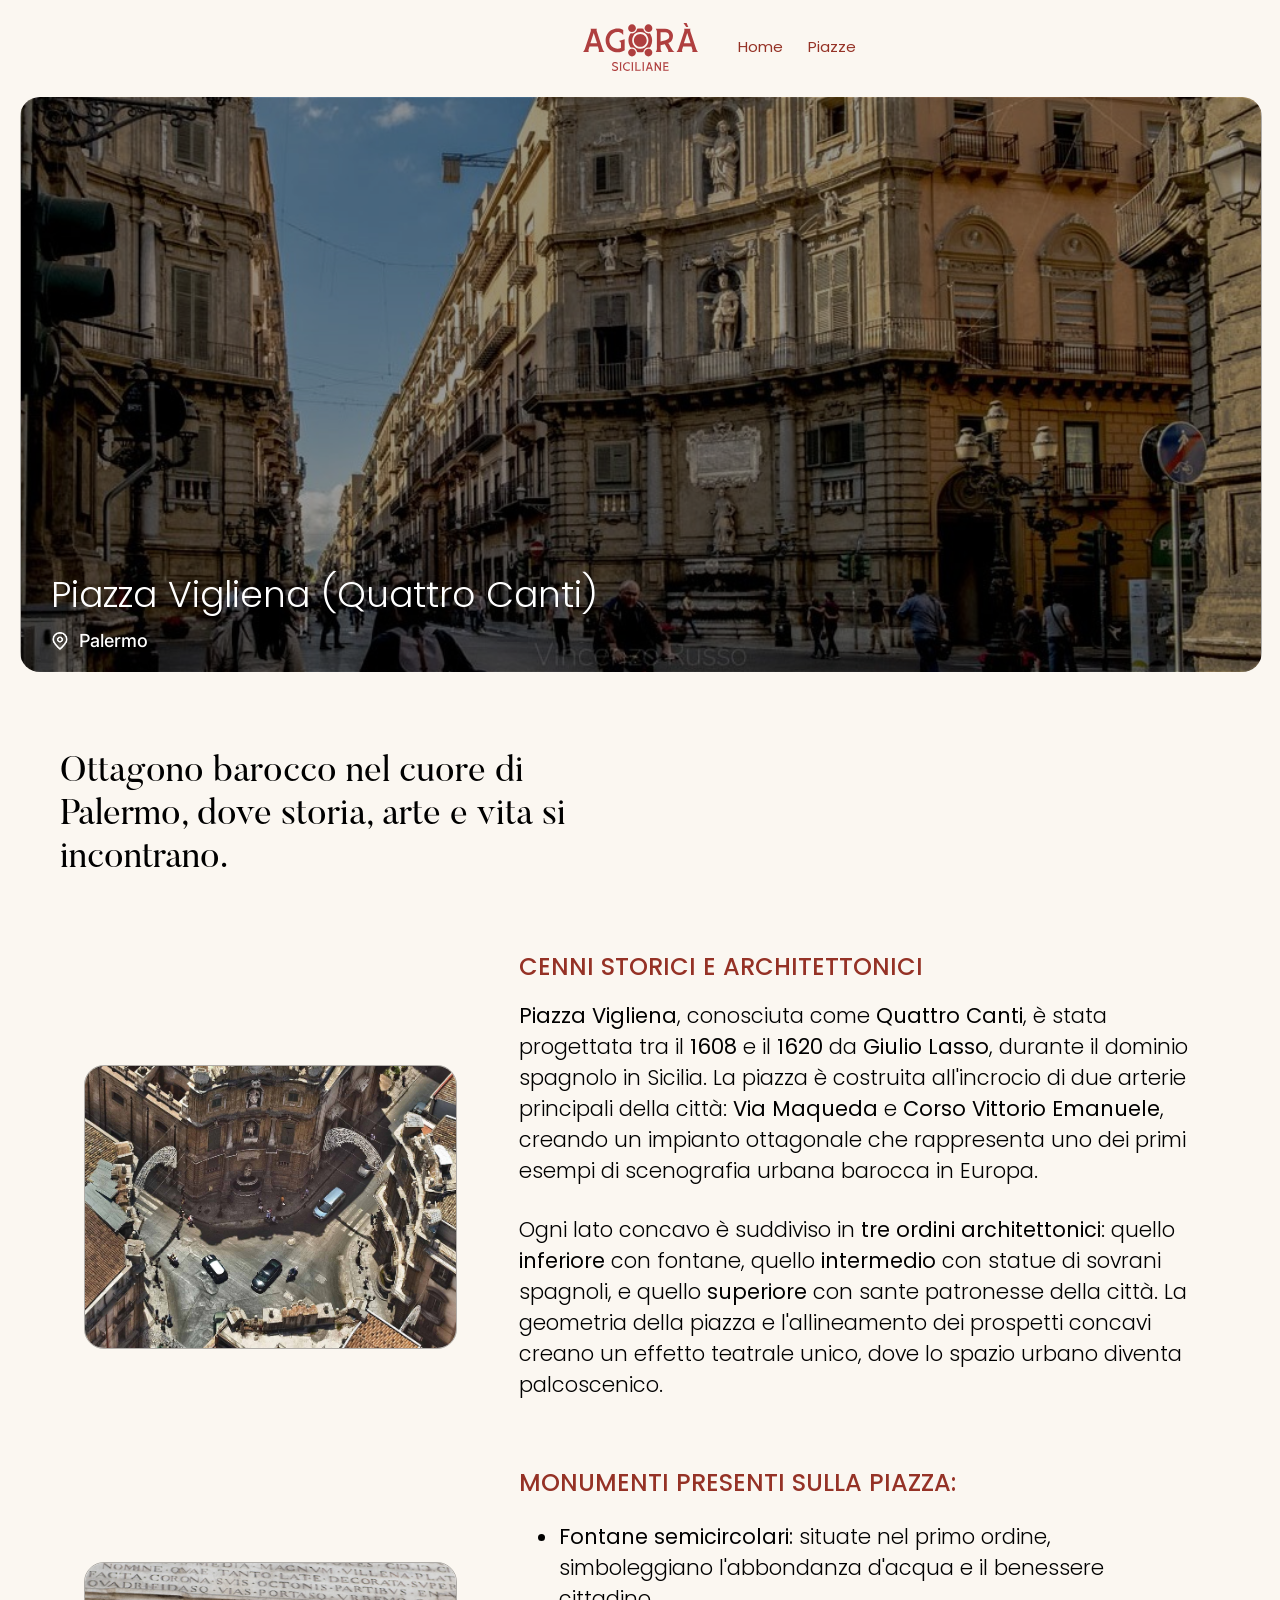
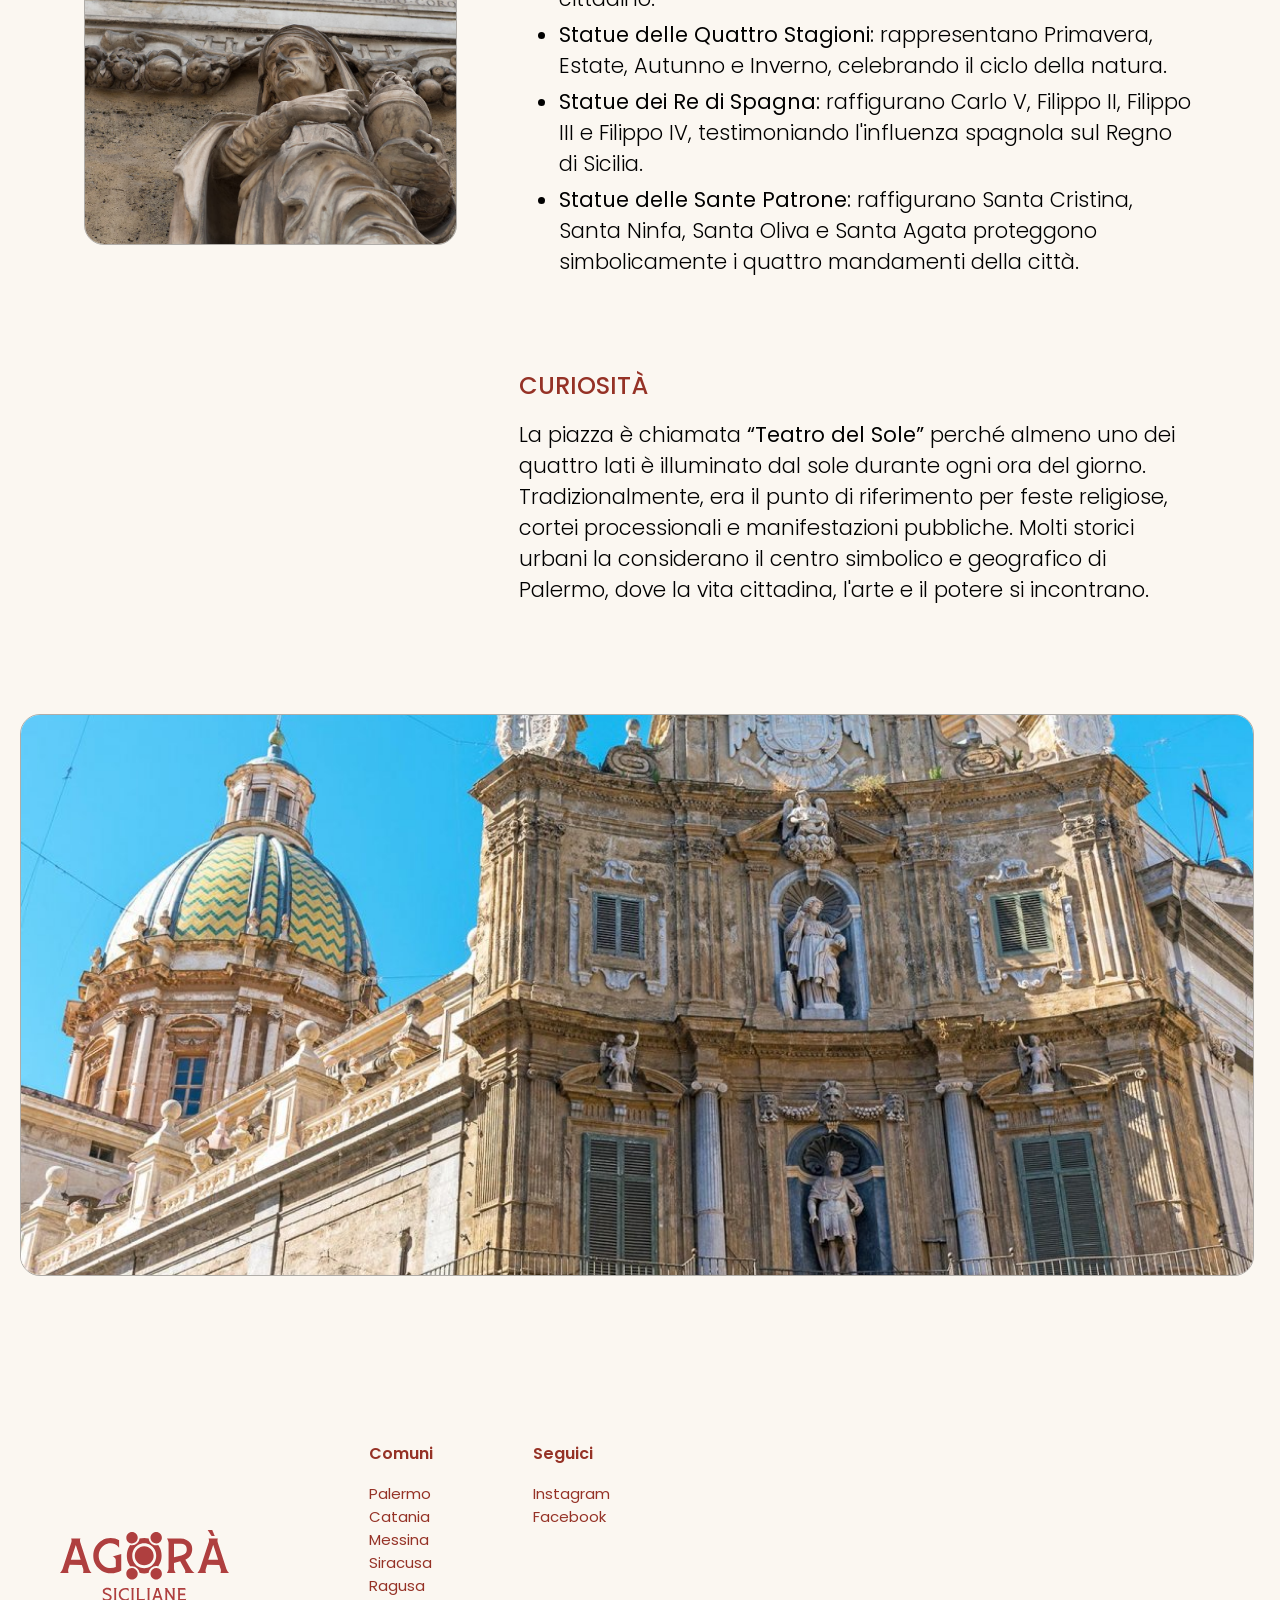
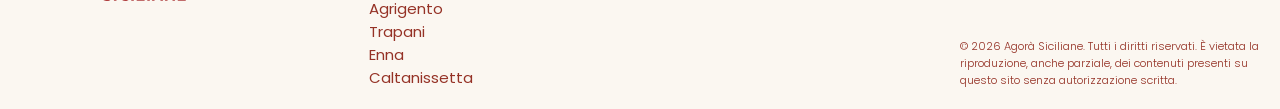
==== palermo.html @ bf3176ae "Initial commit" ====
<!DOCTYPE html>
<html lang="it">
<head>
    <meta charset="UTF-8">
    <meta name="viewport" content="width=device-width, initial-scale=1.0">
    <title>Pagina Piazza Palermo</title>
    <link rel="stylesheet" href="style.css">
</head>
<body>
<header>
    <nav>
        <div class="vuoto"></div>
            <a class="marchio-navbar" href="index.html">
                <img src="immagini/Navbar Marchio.svg" alt="Marchio">
            </a>
    
            <div class="menu">
                <ul>
                    <li><a href="index.html">Home</a></li>
                    <li><a href="index.html#piazze">Piazze</a></li>
                </ul>
        </div>
    </nav>
</header>
<main>

<section class="hero-palermo hero-background">
    <div class="overlay">
        <div class="herotext">
            <h1>Piazza Vigliena (Quattro Canti)</h1>
        </div>
        
        <div class="location-piazza">
            <img src="immagini/marker2.png" alt="marker location">
            <p>Palermo</p>
        </div>
    </div>
</section>

<section class="content-palermo">
    <div class="hero-descrizione">
        <h1> Ottagono barocco nel cuore di Palermo,
            dove storia, arte e vita si incontrano.</h1>
    </div>
</section>

<section class="text1">
    <div class="img-storia">
        <img src="immagini/Palermo 2.jpg" alt="Palermo2">
    </div>

    <div class="text-storia">
        <h2 class="title">CENNI STORICI E ARCHITETTONICI</h2>

        <p class="paragrafo1">
            <span class="regular">Piazza Vigliena</span>, conosciuta come <span class="regular">Quattro Canti</span>, 
            è stata progettata tra il <span class="regular">1608</span> e il <span class="regular">1620</span> 
            da <span class="regular">Giulio Lasso</span>, durante il dominio spagnolo in Sicilia. 

            La piazza è costruita all'incrocio di due arterie principali della città: 
            <span class="regular">Via Maqueda</span> e <span class="regular">Corso Vittorio Emanuele</span>, 
            creando un impianto ottagonale che rappresenta uno dei primi esempi di scenografia urbana barocca in Europa.</p>

         <p class="paragrafo2">Ogni lato concavo è suddiviso in <span class="regular">tre ordini architettonici</span>: 
            quello <span class="regular">inferiore</span> con fontane, quello <span class="regular">intermedio</span> 
            con statue di sovrani spagnoli, e quello <span class="regular">superiore</span> con sante patronesse della città.

            La geometria della piazza e l'allineamento dei prospetti concavi creano un effetto teatrale unico, 
            dove lo spazio urbano diventa palcoscenico.</p>
    </div>
</section>
        
<section class="text2">
    <div class="img-storia">
        <img src="immagini/Palermo 3.jpg" alt="Palermo3">
    </div>

    <div class="text-storia">
        <h2 class="title">MONUMENTI PRESENTI SULLA PIAZZA:</h2>
            <ul class="elenco">
                <li> <span class="regular">Fontane semicircolari:</span> situate nel primo ordine, 
                    simboleggiano l'abbondanza d'acqua e il benessere cittadino.</li>
                
                <li><span class="regular">Statue delle Quattro Stagioni:</span> rappresentano Primavera, Estate, Autunno e Inverno, 
                    celebrando il ciclo della natura.</li>
                
                <li><span class="regular">Statue dei Re di Spagna:</span> raffigurano Carlo V, Filippo II, Filippo III e Filippo IV, 
                    testimoniando l'influenza spagnola sul Regno di Sicilia.</li>
                
                <li><span class="regular">Statue delle Sante Patrone:</span> raffigurano Santa Cristina, Santa Ninfa, Santa Oliva e Santa Agata 
                    proteggono simbolicamente i quattro mandamenti della città.</li>
            </ul>
    </div>
</section>

<section class="text3">
    <div class="elemento-invisibile"></div>
        <div>
            <h2 class="title"> CURIOSITÀ</h2>
                <p class="paragrafo3"> 
                    La piazza è chiamata <span class="regular">“Teatro del Sole”</span> perché almeno uno dei quattro lati è illuminato 
                    dal sole durante ogni ora del giorno. Tradizionalmente, era il punto di riferimento per feste religiose, 
                    cortei processionali e manifestazioni pubbliche. Molti storici urbani la considerano il centro simbolico e 
                    geografico di Palermo, dove la vita cittadina, l'arte e il potere si incontrano. </p>
        </div>
</section>

    <img class="img-footer" src="immagini/Palermo 4.jpg" alt="Palermo4">

<footer>
    <div class="marchio-footer">
        <img src="immagini/Footer Marchio.svg" alt="Marchio Footer">
    </div>

<div class="social-comuni-align">
    <div class="comuni" >
        <p style="font-weight: 600;">Comuni</p>
        <ul>
            <li><a href="palermo.html">Palermo</a></li>
            <li><a href="catania.html">Catania</a></li>
            <li><a href="#/">Messina</a></li>
            <li><a href="siracusa.html">Siracusa</a></li>
            <li><a href="#/">Ragusa</a></li>
            <li><a href="#/">Agrigento</a></li>
            <li><a href="trapani.html">Trapani</a></li>
            <li><a href="#/">Enna</a></li>
            <li><a href="#/">Caltanissetta</a></li>
         </ul>
    </div>

    <div class="social">
        <p style="font-weight: 600;">Seguici</p>
        <ul>
            <li>Instagram</li>
            <li>Facebook</li>
        </ul>
    </div>
</div>
    <div class="copyright">
        <p> © 2026 Agorà Siciliane. Tutti i diritti riservati.
            È vietata la riproduzione, anche parziale, dei contenuti
            presenti su questo sito senza autorizzazione scritta. </p>
    </div>
</footer>
</body>
</html>
---- style.css ----
@font-face {
    font-family: "poppins-regular";
    src: url('fonts/Poppins-Regular.ttf') format('truetype');
}

@font-face {
    font-family: "poppins-light";
    src: url('fonts/Poppins-Light.ttf') format('truetype');
}

@font-face {
    font-family: "poppins-lightitalic";
    src: url('fonts/Poppins-LightItalic.ttf') format('truetype');
}

@font-face {
    font-family: "poppins-medium";
    src: url('fonts/Poppins-Medium.ttf') format('truetype');
}

@font-face {
    font-family: "poppins-semibold";
    src: url('fonts/Poppins-SemiBold.ttf') format('truetype');
}

@font-face {
    font-family: "butler";
    src: url('fonts/Butler_Regular.otf') format('truetype');
    font-weight: normal;
    font-style: normal;
}

@font-face {
    font-family: "miointerdritto";
    src: url('fonts/Inter-VariableFont.ttf') format('truetype');
    font-weight: 500;
    font-style: normal;
}

html {
    box-sizing: border-box;
    scroll-behavior: smooth;
}

#piazze{
    scroll-margin-top: 80px;
}

body {
    margin: 20px;
    background-color: #FBF7F1;
}

h1, h2, p {
    margin: 0;
}

img {
    width: 100%;
    height: auto;
    display: block;
}

.hero-catania, .hero-palermo, .hero-trapani, .hero-siracusa, .img-storia img, .img-footer{
    border: 1px solid rgba(0, 0, 0, 0.30);
}



/* Pagina home */
/* Navbar */
nav {
    display: grid;
    grid-template-columns: 1fr auto 1fr;
    padding-bottom: 24px;
    align-items: center

}
.marchio-navbar{
    width: 115px;
    height: 48px;
}

.menu ul {
    display: flex;
    list-style: none;
    gap: 25px;
    justify-self: end;
    font-family: "poppins-regular";
    font-size: 15px;
}

a {
    text-decoration: none;
}
/* Navbar */



/* HeroSection */
.hero-img {
    border-radius: 20px;
    height: auto;
    max-height: 573px;
    width: 100%;
    object-fit: cover;
    overflow: hidden;
    margin-bottom: 80px;
}

.hero-descrizione h1{
    font-family: "butler";
    font-size: 36px;
    font-weight: normal;
    color: #000000;
    padding-bottom: 16px;
}

.hero-descrizione p {
    font-family: "poppins-lightitalic";
    font-size: 20px;
    color: #000000;
    line-height: 1.5;
    width: clamp(300px, 70vw, 600px);
    margin-top: 0;
    margin-bottom: 112px;
    padding-left: 4vw;
}
/* HeroSection */



/* Section-card */
.content {
   display: grid;
   grid-template-columns: repeat(3, 1fr);
   row-gap: 5vw;
   column-gap:5vw;
   padding-left: calc(4vw + 40px);
   padding-right: calc(4vw + 40px);
   margin-bottom: 165px;
}

.card{
    align-self: center;
    justify-self: center;
    box-shadow: rgba(0, 0, 0, 0.12) 0px 1px 3px, rgba(0, 0, 0, 0.24) 0px 1px 2px;
    width: 100%;
    height: 100%;
    border-radius: 20px;
}

a.card {
    transition: transform 0.3s ease, box-shadow 0.3s ease; /* aggiunge una transizione per l'effetto hover */
}

a.card:hover {
  transform: scale(1.05); /* si ingrandisce da tutti i lati */
  box-shadow: 0 20px 40px rgba(0,0,0,0.15); /* ombra più intensa */
}

.card img {
    height: 21vw;
    width: 100%;
    object-fit: cover;
    border-top-right-radius:  20px;
    border-top-left-radius: 20px;
}

.card-location {
    display: flex;
    align-items: center;
    text-align: center;
}

.card-location img {
    width: 20px;
    height: 20px;
    margin-right: 8px;
}

.contenuto-card {
    background-color: #fff;
    border-bottom-right-radius: 20px;
    border-bottom-left-radius: 20px;
    padding: 10px;
}

.contenuto-card h2 {
    font-family: "poppins-light";
    font-weight: normal;
    font-size: 20px;
    color: #000000;
}

.card-location p {
    font-family: "miointerdritto";
    font-size: 16px;
    font-weight: 500;
    font-variation-settings: 'slnt' 0, 'ital' 0; /* Forza l'asse a zero */
    font-style: normal;
    color: #953226 ;
    margin: 0;
}

.card-location img {
    width: 16px;
    height: 16px;
    margin-left: 0;
    margin-right: 5px;
}
/* Section-card */



/* Footer */
footer {
    display: flex;
}

footer .marchio-footer {
    align-self: center;
}

.social-comuni-align{
    display: flex;
    gap: 30px;
}

.comuni {
    align-items: center;
    padding-left: 100px;
    font-size: 15px;
    font-family: "poppins-semibold";
    color: #953226;
}

.comuni p {
    margin-bottom: 16px;
    font-size: 16px;
}

.comuni ul {
    font-family: "poppins-regular";
    list-style: none;
    margin: 0;
    padding:0;
}

ul > li > a {
    color: #953226;
}

.social {
    align-items: center;
    padding-left: 30px;
    font-size: 15px;
    font-family: "poppins-semibold";
    color: #953226;
}

.social p {
    margin-bottom: 16px;
    font-size: 16px;
}

.social ul {
    font-family: "poppins-regular";
    list-style: none;
    margin: 0;
    padding: 0;
}

footer .copyright {
    align-self: flex-end;
    margin-left: auto;
    width: clamp(300px, 100vw, 300px);
    font-size: 11px;
    font-family: "poppins-light";
    color: #953226;
}
    
.marchio-footer {
    width: 169px;
    height: 70px;
    padding: 40px;
}

.img-footer {
    width: 1232px;
    height: 560px;
    display: block;
    object-fit: cover;
    border-radius: 20px;
    justify-self: center;
    margin-bottom: 165px;
    margin-top: clamp(65px,2vw,300px);
}
/* Footer */
/* Fine pagina home */



/* Pagina piazza Palermo */
.hero-palermo {
    background: url('immagini/Palermo\ 1.jpg');
}   

.location-piazza {
    display: flex;
    align-items: center;
    gap: 10px;
    color: #FFF;
    font-family: "miointerdritto";
    font-size: 18px;
    font-weight: 500;
}

.location-piazza img {
    width: 18px;
    height: 18px;
}



/* HeroSection Palermo */
.hero-descrizione{
    color: #000000;
    width: clamp(300px, 50vw, 600px);
    margin-bottom: 52px;
    margin-left: 40px
}

/* Contenuto pagina Palermo*/
.text1, .text2, .text3 {
    display: flex;
    align-items: center;
    justify-content: space-around;
    margin-right: 5vw;
    margin-left: 5vw;
    gap: 5vw;
}

.text3{
    align-items: flex-start;
    margin-top: 2vw;
}

.text-storia {
    max-width: 703px;
}

.title{
    margin-bottom: 16px;
    color: #953226;
    font-family: "poppins-medium";
    font-weight: normal;
    font-size: 24px;
}

.img-storia{
    min-width: 29vw;
}

.img-storia img{
    width: clamp(22vw, 29vw, 750px);
    height: clamp(22vw, 22vw, 550px);
    object-fit: cover;
    border-radius: 20px;
}

.paragrafo1, .paragrafo2{
    color: #000;
    font-family: "poppins-light";
    font-size: 21px;
}

.paragrafo1{
    margin-bottom: 28px;
}

.paragrafo2{
    margin-bottom: 65px;
}

.regular{
    font-family: 'poppins-regular';
}

.elenco {
    color: #000;
    font-family: "poppins-light";
    font-size: 21px;
    margin-bottom: 65px ;
}

.elenco > li{
    margin-bottom: 5px;
}

.paragrafo3 {
    color: #000;
    font-family: "poppins-light";
    font-size: 21px;
    max-width: 703px;
}

.elemento-invisibile{
    width: clamp(22vw, 29vw, 750px);
    height: clamp(22vw, 22vw, 550px);
    min-width: 29vw;
}
/* Fine Pagina piazza Palermo */



/* Pagina piazza Catania */
.hero-catania{
    background: url('immagini/Catania\ 1.jpg');
}
/* Fine Pagina piazza Catania */



/* Pagina piazza Siracusa */
.hero-siracusa{
    background: url('immagini/Siracusa\ 1.jpg');
}
/* Fine Pagina piazza Siracusa */



/* Pagina piazza Trapani */
.hero-trapani{
    background: url('immagini/Trapani\ 1.jpg');
}
/* Fine Pagina piazza Trapani */



/*REGOLE GENERALI*/
.hero-background{
    position: relative;
    width: 100%;
    height: 573px;
    border-radius: 20px;
    overflow: hidden;
    margin-bottom: 80px;
    background-size: cover;       /* riempie sempre il contenitore */
    background-position: center;  /* centra l'immagine */
    background-repeat: no-repeat; /* evita duplicazioni */
}

/* overlay scuro sopra l'immagine ma sotto il testo */
.hero-background::before {
    content: '';
    position: absolute;
    inset: 0; /* top:0; right:0; bottom:0; left:0; */
    background-color: rgba(0, 0, 0, 0.4); /* scurisce solo lo sfondo */
    z-index: 1; /* sotto il testo */
}

/* Blocco testo in basso a sinistra */
.overlay {
    position: absolute;
    bottom: 20px;
    left: 30px;
    display: flex;
    flex-direction: column;
    gap: 8px;
    z-index: 2; /* sopra l'overlay */
}

.herotext h1 {
    color: #FFF;
    font-family: "poppins-light";
    font-weight: normal;
    font-size: 36px;
    margin: 0;
    white-space: nowrap;
}
/*REGOLE GENERALI*/



/*Responsive Home*/

/* ------ TABLET (fino a 1194px) ------ */
@media (max-width: 1194px) {

    body {
        margin: 16px;
    }

    /* Navbar */
    .marchio-navbar {
        width: 106px;
        height: 44px;
    }

    .menu ul {
        font-size: 15px;
        gap: 30px;
    }

    /* Hero home */
    .hero-img {
        height: auto;
    }

    .hero-descrizione h1 {
        font-size: 36px;
        width: 600px;
    }

    .hero-descrizione p {
        font-size: 20px;
        margin-bottom: 80px;
        width: 400px;
    }

    .card-location img {
        width: 1.3vw;
        height: 1.3vw;
        margin-right: 0.6vw;
    }

    .card-location p{
        font-size: 1.3vw;
    }

    .contenuto-card h2 {
        font-size: 1.5vw;
    }

    /* Footer */
    .comuni {
        padding-left: 50px;
    }

    .social{
        padding-right: 80px;
    }

    footer .copyright {
        width: clamp(220px, 5vw, 300px);
        font-size: 10px;
    }

    /* Hero pagine città */
    .hero-palermo,
    .hero-catania,
    .hero-siracusa,
    .hero-trapani {
        height: 420px;
    }

    .herotext h1 {
        font-size: 30px;
    }

    .location-piazza{
        font-size: 14px;
    }

    /* Contenuto pagine città */
    .title{
        font-size: 22px;
    }

    .paragrafo1, .paragrafo2, .paragrafo3, .elenco {
        font-size: 18px;
    }

    .img-footer {
        width: 100%;
        height: 420px;
    }
}



/* ------ SMARTPHONE (fino a 767px) ------ */
@media (max-width: 767px) {

    body {
        margin: 17px;
    }

    /* Navbar */
    nav {
        display: flex;
        justify-content: space-between;
    }

    nav> .vuoto{
        display:none;
    }

    .marchio-navbar {
        width: 80px;
        height: 34px;
        grid-column: 1;
        grid-row: 1;
    }

    .menu {
        grid-column: 1 / -1;
        grid-row: 2;
    }

    .menu ul {
        justify-self: start;
        gap: 20px;
        font-size: 14px;
        padding: 0;
        margin: 0;
    }

    /* Hero home */
    .hero-img {
        height: auto;
        margin-bottom: 32px;
        border-radius: 14px;
    }

    .hero-descrizione h1 {
        font-size: 30px;
        margin-bottom: 12px;
        width: 60vw;
    }

    .hero-descrizione p {
        font-size: 15px;
        margin-bottom: 48px;
        padding-left: 45px;
        width: 70vw;
    }

    .overlay{
        left: 15px;
    }

    /* Griglia card: 1 colonna */
    .content {
        grid-template-columns: 1fr;
        grid-template-rows: auto;
        row-gap: 36px;
        margin-bottom: 64px;
        padding: 0;
    }

    .card{
        width: 75vw;
        height: 55vw;
        margin-bottom: 80px;
    }

    .card img {
        height: 100%;
        width: 100%;
    }

    .contenuto-card h2 {
        font-size: 3vw;
    }

    .card-location p {
        font-size: 2vw;
    }

    .card-location img{
        width: 2vw;
        height: 2vw;
    }

    /* Footer: colonna verticale */
    footer {
        flex-direction: column;
        gap: 24px;
    }

    .marchio-footer {
        width: 120px;
        height: auto;
        padding: 0;
    }

    .comuni, .social {
        padding: 0;
    }

    .comuni p, .social p{
        font-size: 14px;
    }

    .comuni a, .social li{
        font-size: 13px;
    }

    footer .copyright {
        display: flex;
        justify-content: center;
        margin-left: 0;
        width: 100%;
    }
    
    footer .copyright> p {
        width: 240px;
        font-size: 10px;
        text-align: center;
    }

    .social-comuni-align{
        display: flex;
        justify-content: center;
    }

    /* Hero pagine città */
    .hero-palermo,
    .hero-catania,
    .hero-siracusa,
    .hero-trapani {
        height: 246px;
        border-radius: 20px;
        margin-bottom: 40px;
    }

    .overlay-palermo, .overlay-catania, 
    .overlay-siracusa, .overlay-trapani{
        left:20px
    }

    .hero-descrizione{
        margin-bottom: 40px;
    }

    .hero-descrizione h1{
        width:75vw;
        margin:0;
    }

    .herotext h1 {
        font-size: 4vw;
    }

    .location-piazza {
        font-size: 2.5vw;
    }

    .location-piazza img {
        width: 2.5vw;
        height: 2.5vw;
    }

    /* Contenuto pagine città: layout colonna */
    .text1, .text2, .text3 {
        flex-direction: column-reverse;
        margin:0;
        gap:0;
    }

    .text-storia,
    .paragrafo3 {
        max-width: 100%;
        width: 90vw;
    }

    .img-storia{
        margin-bottom: 40px;
    }

    .img-storia img{
        height: 311px;
        width: 100%;
        max-width: 445px;
    }

    .elemento-invisibile {
        display: none;
    }

    .paragrafo1, .paragrafo2, .paragrafo3, .elenco {
        font-size: 15px;
        margin-bottom: 30px;
    }

    .title {
        font-size: 18px;
    }

    .hero-descrizione {
        width: 100%;
        margin-left: 0;
        font-size: 22px;
    }

    .img-footer {
        width: 100%;
        height: 240px;
        margin-bottom: 165px;
        margin-top: 0;
    }
}
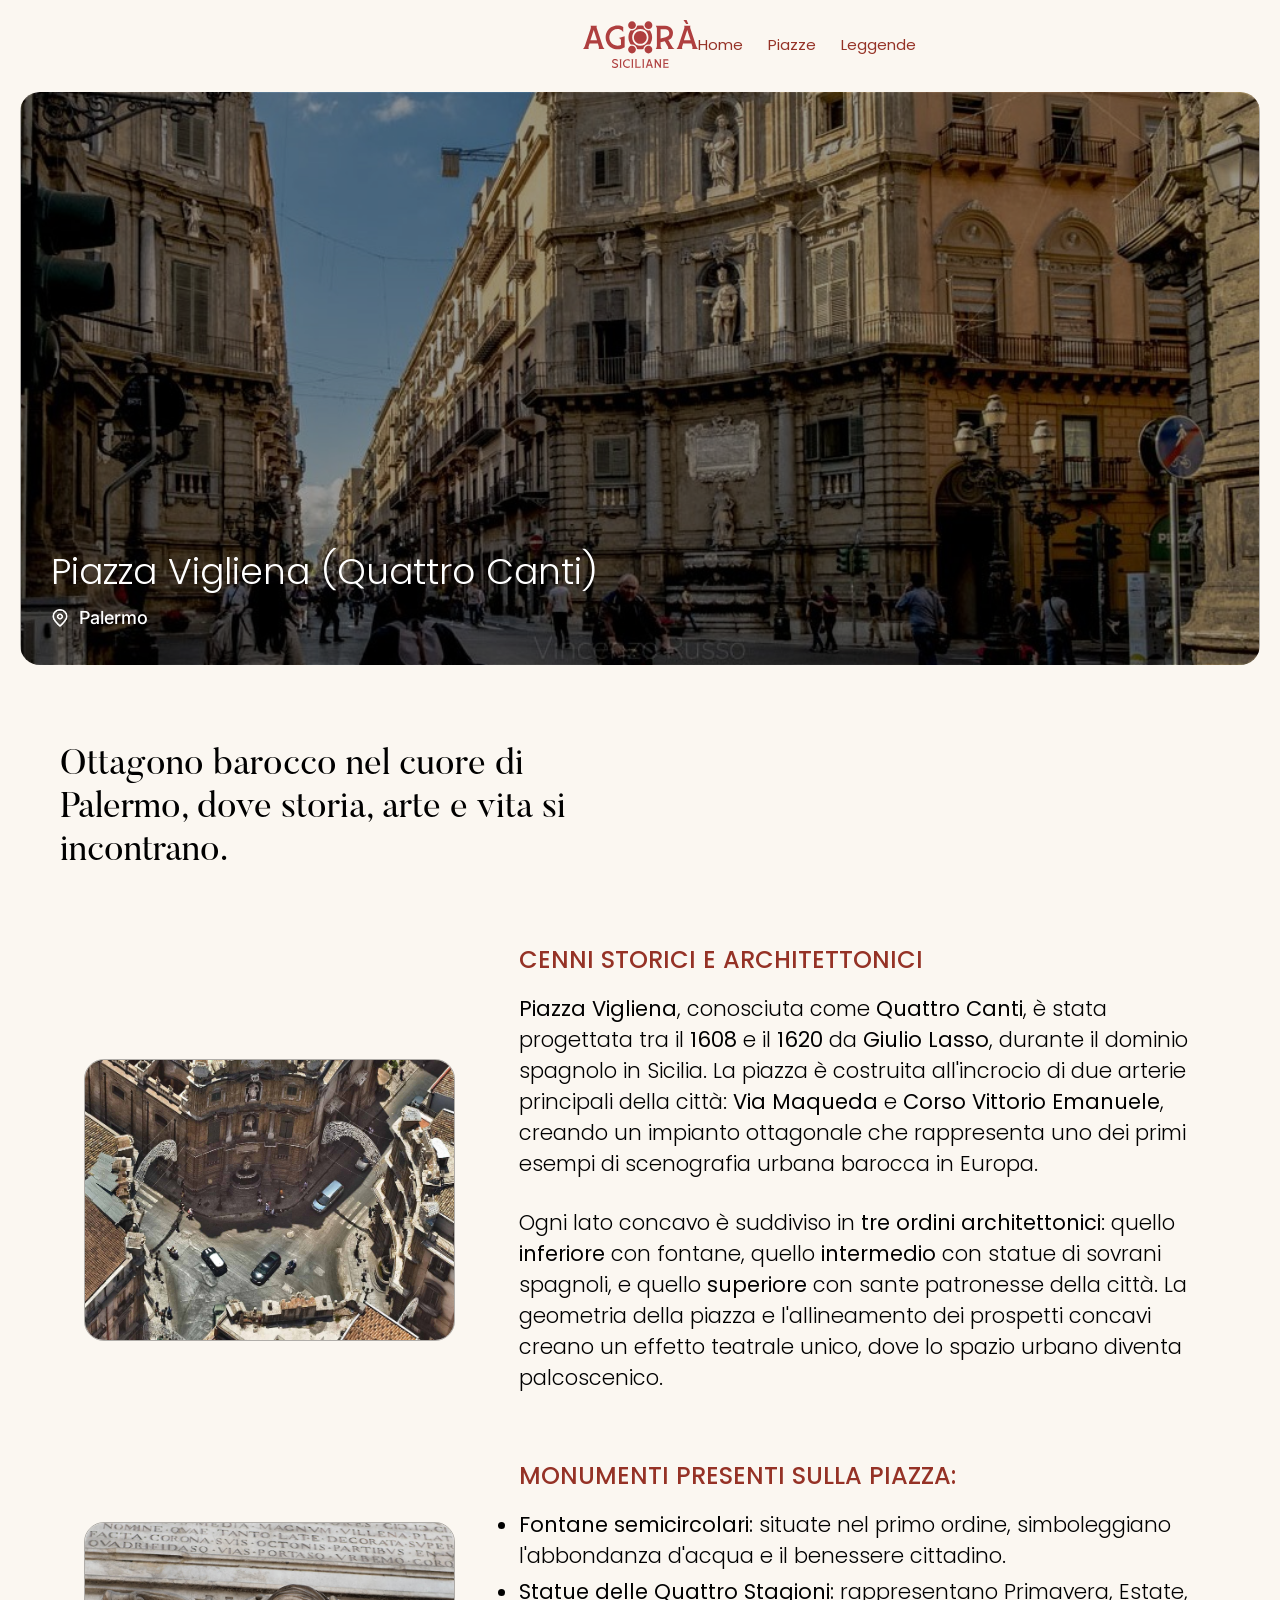
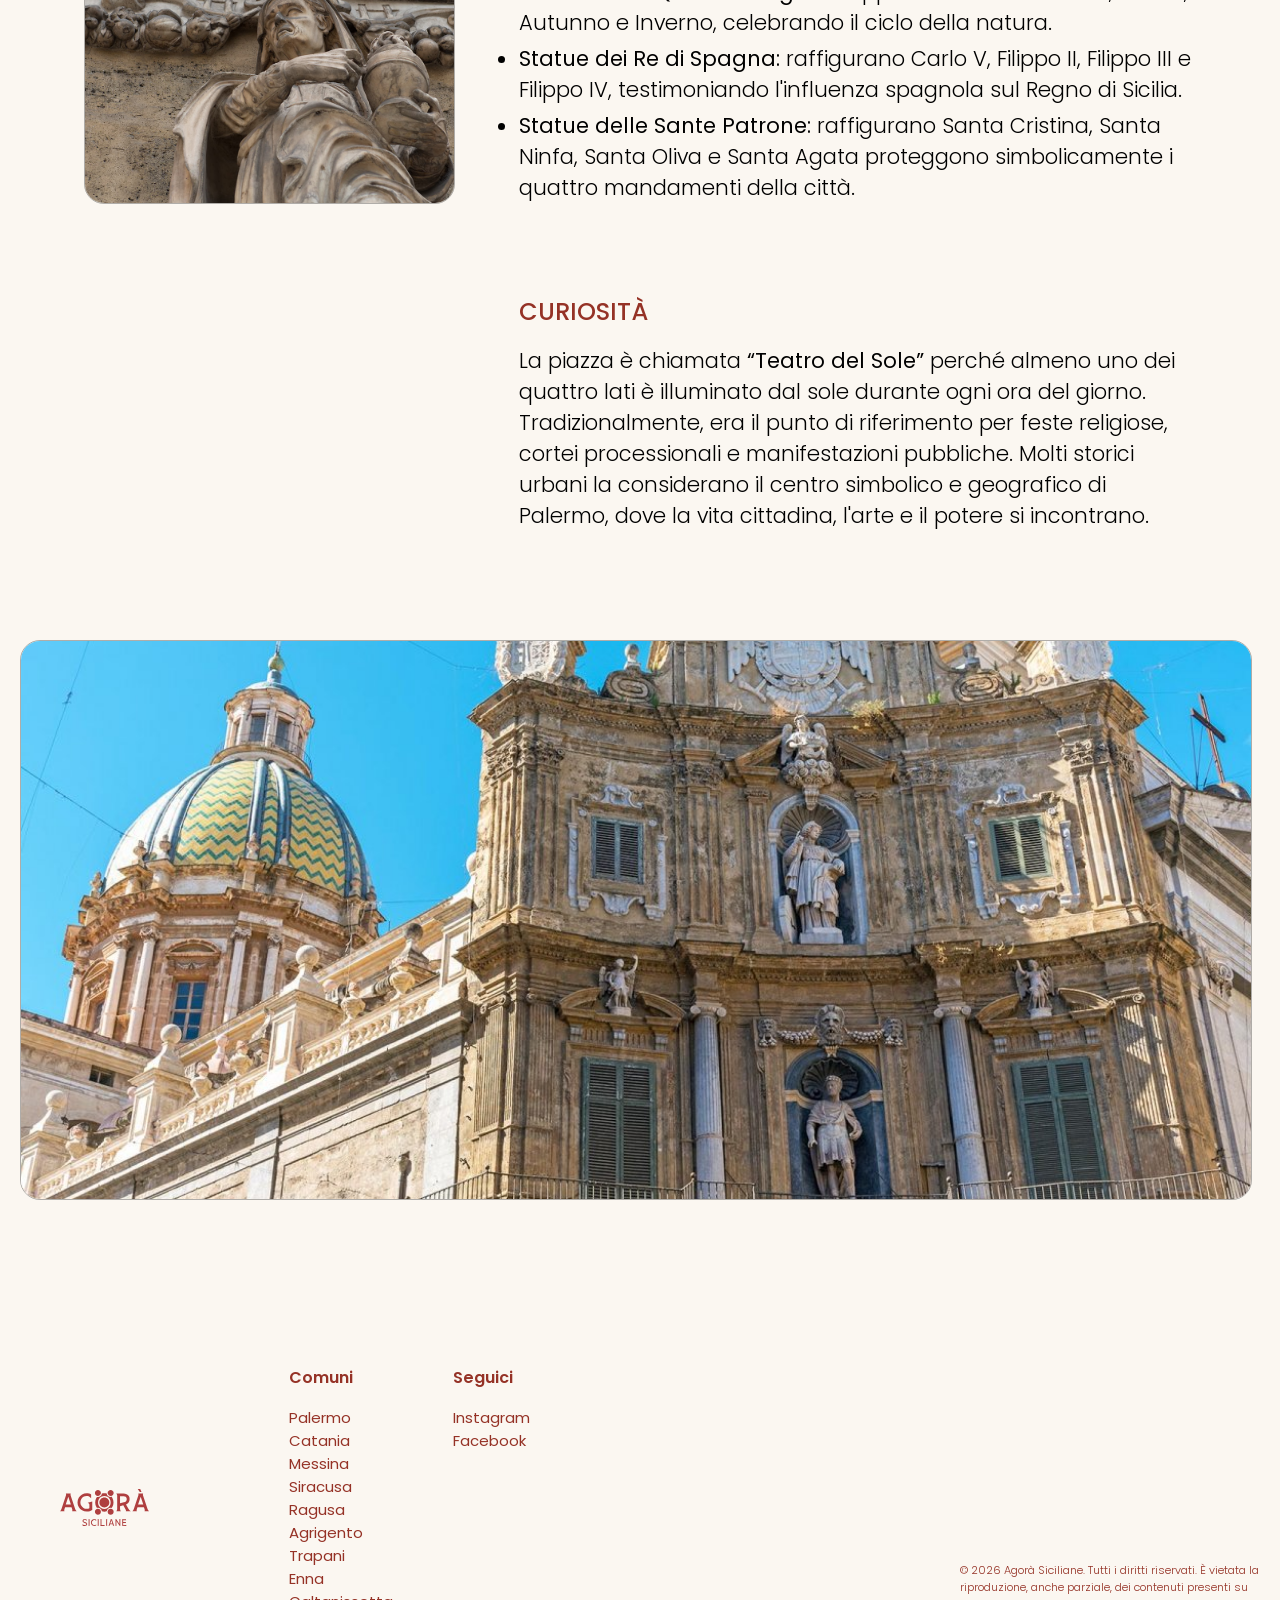
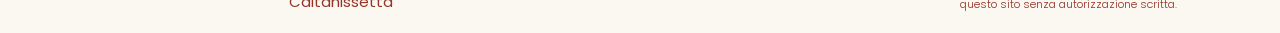
==== commit 307e3938: "Add files via upload" ====
--- a/palermo.html
+++ b/palermo.html
@@ -1,146 +1,148 @@
-<!DOCTYPE html>
-<html lang="it">
-<head>
-    <meta charset="UTF-8">
-    <meta name="viewport" content="width=device-width, initial-scale=1.0">
-    <title>Pagina Piazza Palermo</title>
-    <link rel="stylesheet" href="style.css">
-</head>
-<body>
-<header>
-    <nav>
-        <div class="vuoto"></div>
-            <a class="marchio-navbar" href="index.html">
-                <img src="immagini/Navbar Marchio.svg" alt="Marchio">
-            </a>
-    
-            <div class="menu">
-                <ul>
-                    <li><a href="index.html">Home</a></li>
-                    <li><a href="index.html#piazze">Piazze</a></li>
-                </ul>
-        </div>
-    </nav>
-</header>
-<main>
-
-<section class="hero-palermo hero-background">
-    <div class="overlay">
-        <div class="herotext">
-            <h1>Piazza Vigliena (Quattro Canti)</h1>
-        </div>
-        
-        <div class="location-piazza">
-            <img src="immagini/marker2.png" alt="marker location">
-            <p>Palermo</p>
-        </div>
-    </div>
-</section>
-
-<section class="content-palermo">
-    <div class="hero-descrizione">
-        <h1> Ottagono barocco nel cuore di Palermo,
-            dove storia, arte e vita si incontrano.</h1>
-    </div>
-</section>
-
-<section class="text1">
-    <div class="img-storia">
-        <img src="immagini/Palermo 2.jpg" alt="Palermo2">
-    </div>
-
-    <div class="text-storia">
-        <h2 class="title">CENNI STORICI E ARCHITETTONICI</h2>
-
-        <p class="paragrafo1">
-            <span class="regular">Piazza Vigliena</span>, conosciuta come <span class="regular">Quattro Canti</span>, 
-            è stata progettata tra il <span class="regular">1608</span> e il <span class="regular">1620</span> 
-            da <span class="regular">Giulio Lasso</span>, durante il dominio spagnolo in Sicilia. 
-
-            La piazza è costruita all'incrocio di due arterie principali della città: 
-            <span class="regular">Via Maqueda</span> e <span class="regular">Corso Vittorio Emanuele</span>, 
-            creando un impianto ottagonale che rappresenta uno dei primi esempi di scenografia urbana barocca in Europa.</p>
-
-         <p class="paragrafo2">Ogni lato concavo è suddiviso in <span class="regular">tre ordini architettonici</span>: 
-            quello <span class="regular">inferiore</span> con fontane, quello <span class="regular">intermedio</span> 
-            con statue di sovrani spagnoli, e quello <span class="regular">superiore</span> con sante patronesse della città.
-
-            La geometria della piazza e l'allineamento dei prospetti concavi creano un effetto teatrale unico, 
-            dove lo spazio urbano diventa palcoscenico.</p>
-    </div>
-</section>
-        
-<section class="text2">
-    <div class="img-storia">
-        <img src="immagini/Palermo 3.jpg" alt="Palermo3">
-    </div>
-
-    <div class="text-storia">
-        <h2 class="title">MONUMENTI PRESENTI SULLA PIAZZA:</h2>
-            <ul class="elenco">
-                <li> <span class="regular">Fontane semicircolari:</span> situate nel primo ordine, 
-                    simboleggiano l'abbondanza d'acqua e il benessere cittadino.</li>
-                
-                <li><span class="regular">Statue delle Quattro Stagioni:</span> rappresentano Primavera, Estate, Autunno e Inverno, 
-                    celebrando il ciclo della natura.</li>
-                
-                <li><span class="regular">Statue dei Re di Spagna:</span> raffigurano Carlo V, Filippo II, Filippo III e Filippo IV, 
-                    testimoniando l'influenza spagnola sul Regno di Sicilia.</li>
-                
-                <li><span class="regular">Statue delle Sante Patrone:</span> raffigurano Santa Cristina, Santa Ninfa, Santa Oliva e Santa Agata 
-                    proteggono simbolicamente i quattro mandamenti della città.</li>
-            </ul>
-    </div>
-</section>
-
-<section class="text3">
-    <div class="elemento-invisibile"></div>
-        <div>
-            <h2 class="title"> CURIOSITÀ</h2>
-                <p class="paragrafo3"> 
-                    La piazza è chiamata <span class="regular">“Teatro del Sole”</span> perché almeno uno dei quattro lati è illuminato 
-                    dal sole durante ogni ora del giorno. Tradizionalmente, era il punto di riferimento per feste religiose, 
-                    cortei processionali e manifestazioni pubbliche. Molti storici urbani la considerano il centro simbolico e 
-                    geografico di Palermo, dove la vita cittadina, l'arte e il potere si incontrano. </p>
-        </div>
-</section>
-
-    <img class="img-footer" src="immagini/Palermo 4.jpg" alt="Palermo4">
-
-<footer>
-    <div class="marchio-footer">
-        <img src="immagini/Footer Marchio.svg" alt="Marchio Footer">
-    </div>
-
-<div class="social-comuni-align">
-    <div class="comuni" >
-        <p style="font-weight: 600;">Comuni</p>
-        <ul>
-            <li><a href="palermo.html">Palermo</a></li>
-            <li><a href="catania.html">Catania</a></li>
-            <li><a href="#/">Messina</a></li>
-            <li><a href="siracusa.html">Siracusa</a></li>
-            <li><a href="#/">Ragusa</a></li>
-            <li><a href="#/">Agrigento</a></li>
-            <li><a href="trapani.html">Trapani</a></li>
-            <li><a href="#/">Enna</a></li>
-            <li><a href="#/">Caltanissetta</a></li>
-         </ul>
-    </div>
-
-    <div class="social">
-        <p style="font-weight: 600;">Seguici</p>
-        <ul>
-            <li>Instagram</li>
-            <li>Facebook</li>
-        </ul>
-    </div>
-</div>
-    <div class="copyright">
-        <p> © 2026 Agorà Siciliane. Tutti i diritti riservati.
-            È vietata la riproduzione, anche parziale, dei contenuti
-            presenti su questo sito senza autorizzazione scritta. </p>
-    </div>
-</footer>
-</body>
+<!DOCTYPE html>
+<html lang="it">
+    <head>
+        <meta charset="UTF-8">
+        <meta name="viewport" content="width=device-width, initial-scale=1.0">
+        <title>Palermo</title>
+        <link rel="stylesheet" href="style.css">
+    </head>
+
+    <body>
+        <header>
+            <nav>
+                <div class="vuoto"></div>
+                    <a class="marchio-navbar" href="index.html">
+                        <img src="immagini/Navbar Marchio.svg" alt="Marchio">
+                    </a>
+            
+                    <div class="menu">
+                        <ul>
+                            <li><a href="index.html">Home</a></li>
+                            <li><a href="piazze.html">Piazze</a></li>
+                            <li><a href="leggende.html">Leggende</a></li>
+                        </ul>
+                </div>
+            </nav>
+        </header>
+        <main>
+
+        <section class="hero-palermo hero-background">
+            <div class="overlay">
+                <div class="herotext">
+                    <h1>Piazza Vigliena (Quattro Canti)</h1>
+                </div>
+                
+                <div class="location-piazza">
+                    <img src="immagini/marker2.png" alt="marker location">
+                    <p>Palermo</p>
+                </div>
+            </div>
+        </section>
+
+        <section class="content-palermo">
+            <div class="hero-descrizione">
+                <h1> Ottagono barocco nel cuore di Palermo,
+                    dove storia, arte e vita si incontrano.</h1>
+            </div>
+        </section>
+
+        <section class="text1">
+            <div class="img-storia">
+                <img src="immagini/Palermo 2.jpg" alt="Palermo2">
+            </div>
+
+            <div class="text-storia">
+                <h2 class="title">CENNI STORICI E ARCHITETTONICI</h2>
+
+                <p class="paragrafo1">
+                    <span class="regular">Piazza Vigliena</span>, conosciuta come <span class="regular">Quattro Canti</span>, 
+                    è stata progettata tra il <span class="regular">1608</span> e il <span class="regular">1620</span> 
+                    da <span class="regular">Giulio Lasso</span>, durante il dominio spagnolo in Sicilia. 
+
+                    La piazza è costruita all'incrocio di due arterie principali della città: 
+                    <span class="regular">Via Maqueda</span> e <span class="regular">Corso Vittorio Emanuele</span>, 
+                    creando un impianto ottagonale che rappresenta uno dei primi esempi di scenografia urbana barocca in Europa.</p>
+
+                <p class="paragrafo2">Ogni lato concavo è suddiviso in <span class="regular">tre ordini architettonici</span>: 
+                    quello <span class="regular">inferiore</span> con fontane, quello <span class="regular">intermedio</span> 
+                    con statue di sovrani spagnoli, e quello <span class="regular">superiore</span> con sante patronesse della città.
+
+                    La geometria della piazza e l'allineamento dei prospetti concavi creano un effetto teatrale unico, 
+                    dove lo spazio urbano diventa palcoscenico.</p>
+            </div>
+        </section>
+                
+        <section class="text2">
+            <div class="img-storia">
+                <img src="immagini/Palermo 3.jpg" alt="Palermo3">
+            </div>
+
+            <div class="text-storia">
+                <h2 class="title">MONUMENTI PRESENTI SULLA PIAZZA:</h2>
+                    <ul class="elenco">
+                        <li> <span class="regular">Fontane semicircolari:</span> situate nel primo ordine, 
+                            simboleggiano l'abbondanza d'acqua e il benessere cittadino.</li>
+                        
+                        <li><span class="regular">Statue delle Quattro Stagioni:</span> rappresentano Primavera, Estate, Autunno e Inverno, 
+                            celebrando il ciclo della natura.</li>
+                        
+                        <li><span class="regular">Statue dei Re di Spagna:</span> raffigurano Carlo V, Filippo II, Filippo III e Filippo IV, 
+                            testimoniando l'influenza spagnola sul Regno di Sicilia.</li>
+                        
+                        <li><span class="regular">Statue delle Sante Patrone:</span> raffigurano Santa Cristina, Santa Ninfa, Santa Oliva e Santa Agata 
+                            proteggono simbolicamente i quattro mandamenti della città.</li>
+                    </ul>
+            </div>
+        </section>
+
+        <section class="text3">
+            <div class="elemento-invisibile"></div>
+                <div>
+                    <h2 class="title"> CURIOSITÀ</h2>
+                        <p class="paragrafo3"> 
+                            La piazza è chiamata <span class="regular">“Teatro del Sole”</span> perché almeno uno dei quattro lati è illuminato 
+                            dal sole durante ogni ora del giorno. Tradizionalmente, era il punto di riferimento per feste religiose, 
+                            cortei processionali e manifestazioni pubbliche. Molti storici urbani la considerano il centro simbolico e 
+                            geografico di Palermo, dove la vita cittadina, l'arte e il potere si incontrano. </p>
+                </div>
+        </section>
+
+            <img class="img-footer" src="immagini/Palermo 4.jpg" alt="Palermo4">
+
+        <footer>
+            <div class="marchio-footer">
+                <img src="immagini/Footer Marchio.svg" alt="Marchio Footer">
+            </div>
+
+        <div class="social-comuni-align">
+            <div class="comuni" >
+                <p style="font-weight: 600;">Comuni</p>
+                <ul>
+                    <li><a href="palermo.html">Palermo</a></li>
+                    <li><a href="catania.html">Catania</a></li>
+                    <li><a href="messina.html">Messina</a></li>
+                    <li><a href="siracusa.html">Siracusa</a></li>
+                    <li><a href="ragusa.html">Ragusa</a></li>
+                    <li><a href="agrigento.html">Agrigento</a></li>
+                    <li><a href="trapani.html">Trapani</a></li>
+                    <li><a href="enna.html">Enna</a></li>
+                    <li><a href="caltanissetta.html">Caltanissetta</a></li>
+                </ul>
+            </div>
+
+            <div class="social">
+                <p style="font-weight: 600;">Seguici</p>
+                <ul>
+                    <li>Instagram</li>
+                    <li>Facebook</li>
+                </ul>
+            </div>
+        </div>
+            <div class="copyright">
+                <p> © 2026 Agorà Siciliane. Tutti i diritti riservati.
+                    È vietata la riproduzione, anche parziale, dei contenuti
+                    presenti su questo sito senza autorizzazione scritta. </p>
+            </div>
+        </footer>
+    </body>
 </html>
--- a/style.css
+++ b/style.css
@@ -1,804 +1,1121 @@
-@font-face {
-    font-family: "poppins-regular";
-    src: url('fonts/Poppins-Regular.ttf') format('truetype');
-}
-
-@font-face {
-    font-family: "poppins-light";
-    src: url('fonts/Poppins-Light.ttf') format('truetype');
-}
-
-@font-face {
-    font-family: "poppins-lightitalic";
-    src: url('fonts/Poppins-LightItalic.ttf') format('truetype');
-}
-
-@font-face {
-    font-family: "poppins-medium";
-    src: url('fonts/Poppins-Medium.ttf') format('truetype');
-}
-
-@font-face {
-    font-family: "poppins-semibold";
-    src: url('fonts/Poppins-SemiBold.ttf') format('truetype');
-}
-
-@font-face {
-    font-family: "butler";
-    src: url('fonts/Butler_Regular.otf') format('truetype');
-    font-weight: normal;
-    font-style: normal;
-}
-
-@font-face {
-    font-family: "miointerdritto";
-    src: url('fonts/Inter-VariableFont.ttf') format('truetype');
-    font-weight: 500;
-    font-style: normal;
-}
-
-html {
-    box-sizing: border-box;
-    scroll-behavior: smooth;
-}
-
-#piazze{
-    scroll-margin-top: 80px;
-}
-
-body {
-    margin: 20px;
-    background-color: #FBF7F1;
-}
-
-h1, h2, p {
-    margin: 0;
-}
-
-img {
-    width: 100%;
-    height: auto;
-    display: block;
-}
-
-.hero-catania, .hero-palermo, .hero-trapani, .hero-siracusa, .img-storia img, .img-footer{
-    border: 1px solid rgba(0, 0, 0, 0.30);
-}
-
-
-
-/* Pagina home */
-/* Navbar */
-nav {
-    display: grid;
-    grid-template-columns: 1fr auto 1fr;
-    padding-bottom: 24px;
-    align-items: center
-
-}
-.marchio-navbar{
-    width: 115px;
-    height: 48px;
-}
-
-.menu ul {
-    display: flex;
-    list-style: none;
-    gap: 25px;
-    justify-self: end;
-    font-family: "poppins-regular";
-    font-size: 15px;
-}
-
-a {
-    text-decoration: none;
-}
-/* Navbar */
-
-
-
-/* HeroSection */
-.hero-img {
-    border-radius: 20px;
-    height: auto;
-    max-height: 573px;
-    width: 100%;
-    object-fit: cover;
-    overflow: hidden;
-    margin-bottom: 80px;
-}
-
-.hero-descrizione h1{
-    font-family: "butler";
-    font-size: 36px;
-    font-weight: normal;
-    color: #000000;
-    padding-bottom: 16px;
-}
-
-.hero-descrizione p {
-    font-family: "poppins-lightitalic";
-    font-size: 20px;
-    color: #000000;
-    line-height: 1.5;
-    width: clamp(300px, 70vw, 600px);
-    margin-top: 0;
-    margin-bottom: 112px;
-    padding-left: 4vw;
-}
-/* HeroSection */
-
-
-
-/* Section-card */
-.content {
-   display: grid;
-   grid-template-columns: repeat(3, 1fr);
-   row-gap: 5vw;
-   column-gap:5vw;
-   padding-left: calc(4vw + 40px);
-   padding-right: calc(4vw + 40px);
-   margin-bottom: 165px;
-}
-
-.card{
-    align-self: center;
-    justify-self: center;
-    box-shadow: rgba(0, 0, 0, 0.12) 0px 1px 3px, rgba(0, 0, 0, 0.24) 0px 1px 2px;
-    width: 100%;
-    height: 100%;
-    border-radius: 20px;
-}
-
-a.card {
-    transition: transform 0.3s ease, box-shadow 0.3s ease; /* aggiunge una transizione per l'effetto hover */
-}
-
-a.card:hover {
-  transform: scale(1.05); /* si ingrandisce da tutti i lati */
-  box-shadow: 0 20px 40px rgba(0,0,0,0.15); /* ombra più intensa */
-}
-
-.card img {
-    height: 21vw;
-    width: 100%;
-    object-fit: cover;
-    border-top-right-radius:  20px;
-    border-top-left-radius: 20px;
-}
-
-.card-location {
-    display: flex;
-    align-items: center;
-    text-align: center;
-}
-
-.card-location img {
-    width: 20px;
-    height: 20px;
-    margin-right: 8px;
-}
-
-.contenuto-card {
-    background-color: #fff;
-    border-bottom-right-radius: 20px;
-    border-bottom-left-radius: 20px;
-    padding: 10px;
-}
-
-.contenuto-card h2 {
-    font-family: "poppins-light";
-    font-weight: normal;
-    font-size: 20px;
-    color: #000000;
-}
-
-.card-location p {
-    font-family: "miointerdritto";
-    font-size: 16px;
-    font-weight: 500;
-    font-variation-settings: 'slnt' 0, 'ital' 0; /* Forza l'asse a zero */
-    font-style: normal;
-    color: #953226 ;
-    margin: 0;
-}
-
-.card-location img {
-    width: 16px;
-    height: 16px;
-    margin-left: 0;
-    margin-right: 5px;
-}
-/* Section-card */
-
-
-
-/* Footer */
-footer {
-    display: flex;
-}
-
-footer .marchio-footer {
-    align-self: center;
-}
-
-.social-comuni-align{
-    display: flex;
-    gap: 30px;
-}
-
-.comuni {
-    align-items: center;
-    padding-left: 100px;
-    font-size: 15px;
-    font-family: "poppins-semibold";
-    color: #953226;
-}
-
-.comuni p {
-    margin-bottom: 16px;
-    font-size: 16px;
-}
-
-.comuni ul {
-    font-family: "poppins-regular";
-    list-style: none;
-    margin: 0;
-    padding:0;
-}
-
-ul > li > a {
-    color: #953226;
-}
-
-.social {
-    align-items: center;
-    padding-left: 30px;
-    font-size: 15px;
-    font-family: "poppins-semibold";
-    color: #953226;
-}
-
-.social p {
-    margin-bottom: 16px;
-    font-size: 16px;
-}
-
-.social ul {
-    font-family: "poppins-regular";
-    list-style: none;
-    margin: 0;
-    padding: 0;
-}
-
-footer .copyright {
-    align-self: flex-end;
-    margin-left: auto;
-    width: clamp(300px, 100vw, 300px);
-    font-size: 11px;
-    font-family: "poppins-light";
-    color: #953226;
-}
-    
-.marchio-footer {
-    width: 169px;
-    height: 70px;
-    padding: 40px;
-}
-
-.img-footer {
-    width: 1232px;
-    height: 560px;
-    display: block;
-    object-fit: cover;
-    border-radius: 20px;
-    justify-self: center;
-    margin-bottom: 165px;
-    margin-top: clamp(65px,2vw,300px);
-}
-/* Footer */
-/* Fine pagina home */
-
-
-
-/* Pagina piazza Palermo */
-.hero-palermo {
-    background: url('immagini/Palermo\ 1.jpg');
-}   
-
-.location-piazza {
-    display: flex;
-    align-items: center;
-    gap: 10px;
-    color: #FFF;
-    font-family: "miointerdritto";
-    font-size: 18px;
-    font-weight: 500;
-}
-
-.location-piazza img {
-    width: 18px;
-    height: 18px;
-}
-
-
-
-/* HeroSection Palermo */
-.hero-descrizione{
-    color: #000000;
-    width: clamp(300px, 50vw, 600px);
-    margin-bottom: 52px;
-    margin-left: 40px
-}
-
-/* Contenuto pagina Palermo*/
-.text1, .text2, .text3 {
-    display: flex;
-    align-items: center;
-    justify-content: space-around;
-    margin-right: 5vw;
-    margin-left: 5vw;
-    gap: 5vw;
-}
-
-.text3{
-    align-items: flex-start;
-    margin-top: 2vw;
-}
-
-.text-storia {
-    max-width: 703px;
-}
-
-.title{
-    margin-bottom: 16px;
-    color: #953226;
-    font-family: "poppins-medium";
-    font-weight: normal;
-    font-size: 24px;
-}
-
-.img-storia{
-    min-width: 29vw;
-}
-
-.img-storia img{
-    width: clamp(22vw, 29vw, 750px);
-    height: clamp(22vw, 22vw, 550px);
-    object-fit: cover;
-    border-radius: 20px;
-}
-
-.paragrafo1, .paragrafo2{
-    color: #000;
-    font-family: "poppins-light";
-    font-size: 21px;
-}
-
-.paragrafo1{
-    margin-bottom: 28px;
-}
-
-.paragrafo2{
-    margin-bottom: 65px;
-}
-
-.regular{
-    font-family: 'poppins-regular';
-}
-
-.elenco {
-    color: #000;
-    font-family: "poppins-light";
-    font-size: 21px;
-    margin-bottom: 65px ;
-}
-
-.elenco > li{
-    margin-bottom: 5px;
-}
-
-.paragrafo3 {
-    color: #000;
-    font-family: "poppins-light";
-    font-size: 21px;
-    max-width: 703px;
-}
-
-.elemento-invisibile{
-    width: clamp(22vw, 29vw, 750px);
-    height: clamp(22vw, 22vw, 550px);
-    min-width: 29vw;
-}
-/* Fine Pagina piazza Palermo */
-
-
-
-/* Pagina piazza Catania */
-.hero-catania{
-    background: url('immagini/Catania\ 1.jpg');
-}
-/* Fine Pagina piazza Catania */
-
-
-
-/* Pagina piazza Siracusa */
-.hero-siracusa{
-    background: url('immagini/Siracusa\ 1.jpg');
-}
-/* Fine Pagina piazza Siracusa */
-
-
-
-/* Pagina piazza Trapani */
-.hero-trapani{
-    background: url('immagini/Trapani\ 1.jpg');
-}
-/* Fine Pagina piazza Trapani */
-
-
-
-/*REGOLE GENERALI*/
-.hero-background{
-    position: relative;
-    width: 100%;
-    height: 573px;
-    border-radius: 20px;
-    overflow: hidden;
-    margin-bottom: 80px;
-    background-size: cover;       /* riempie sempre il contenitore */
-    background-position: center;  /* centra l'immagine */
-    background-repeat: no-repeat; /* evita duplicazioni */
-}
-
-/* overlay scuro sopra l'immagine ma sotto il testo */
-.hero-background::before {
-    content: '';
-    position: absolute;
-    inset: 0; /* top:0; right:0; bottom:0; left:0; */
-    background-color: rgba(0, 0, 0, 0.4); /* scurisce solo lo sfondo */
-    z-index: 1; /* sotto il testo */
-}
-
-/* Blocco testo in basso a sinistra */
-.overlay {
-    position: absolute;
-    bottom: 20px;
-    left: 30px;
-    display: flex;
-    flex-direction: column;
-    gap: 8px;
-    z-index: 2; /* sopra l'overlay */
-}
-
-.herotext h1 {
-    color: #FFF;
-    font-family: "poppins-light";
-    font-weight: normal;
-    font-size: 36px;
-    margin: 0;
-    white-space: nowrap;
-}
-/*REGOLE GENERALI*/
-
-
-
-/*Responsive Home*/
-
-/* ------ TABLET (fino a 1194px) ------ */
-@media (max-width: 1194px) {
-
-    body {
-        margin: 16px;
-    }
-
-    /* Navbar */
-    .marchio-navbar {
-        width: 106px;
-        height: 44px;
-    }
-
-    .menu ul {
-        font-size: 15px;
-        gap: 30px;
-    }
-
-    /* Hero home */
-    .hero-img {
-        height: auto;
-    }
-
-    .hero-descrizione h1 {
-        font-size: 36px;
-        width: 600px;
-    }
-
-    .hero-descrizione p {
-        font-size: 20px;
-        margin-bottom: 80px;
-        width: 400px;
-    }
-
-    .card-location img {
-        width: 1.3vw;
-        height: 1.3vw;
-        margin-right: 0.6vw;
-    }
-
-    .card-location p{
-        font-size: 1.3vw;
-    }
-
-    .contenuto-card h2 {
-        font-size: 1.5vw;
-    }
-
-    /* Footer */
-    .comuni {
-        padding-left: 50px;
-    }
-
-    .social{
-        padding-right: 80px;
-    }
-
-    footer .copyright {
-        width: clamp(220px, 5vw, 300px);
-        font-size: 10px;
-    }
-
-    /* Hero pagine città */
-    .hero-palermo,
-    .hero-catania,
-    .hero-siracusa,
-    .hero-trapani {
-        height: 420px;
-    }
-
-    .herotext h1 {
-        font-size: 30px;
-    }
-
-    .location-piazza{
-        font-size: 14px;
-    }
-
-    /* Contenuto pagine città */
-    .title{
-        font-size: 22px;
-    }
-
-    .paragrafo1, .paragrafo2, .paragrafo3, .elenco {
-        font-size: 18px;
-    }
-
-    .img-footer {
-        width: 100%;
-        height: 420px;
-    }
-}
-
-
-
-/* ------ SMARTPHONE (fino a 767px) ------ */
-@media (max-width: 767px) {
-
-    body {
-        margin: 17px;
-    }
-
-    /* Navbar */
-    nav {
-        display: flex;
-        justify-content: space-between;
-    }
-
-    nav> .vuoto{
-        display:none;
-    }
-
-    .marchio-navbar {
-        width: 80px;
-        height: 34px;
-        grid-column: 1;
-        grid-row: 1;
-    }
-
-    .menu {
-        grid-column: 1 / -1;
-        grid-row: 2;
-    }
-
-    .menu ul {
-        justify-self: start;
-        gap: 20px;
-        font-size: 14px;
-        padding: 0;
-        margin: 0;
-    }
-
-    /* Hero home */
-    .hero-img {
-        height: auto;
-        margin-bottom: 32px;
-        border-radius: 14px;
-    }
-
-    .hero-descrizione h1 {
-        font-size: 30px;
-        margin-bottom: 12px;
-        width: 60vw;
-    }
-
-    .hero-descrizione p {
-        font-size: 15px;
-        margin-bottom: 48px;
-        padding-left: 45px;
-        width: 70vw;
-    }
-
-    .overlay{
-        left: 15px;
-    }
-
-    /* Griglia card: 1 colonna */
-    .content {
-        grid-template-columns: 1fr;
-        grid-template-rows: auto;
-        row-gap: 36px;
-        margin-bottom: 64px;
-        padding: 0;
-    }
-
-    .card{
-        width: 75vw;
-        height: 55vw;
-        margin-bottom: 80px;
-    }
-
-    .card img {
-        height: 100%;
-        width: 100%;
-    }
-
-    .contenuto-card h2 {
-        font-size: 3vw;
-    }
-
-    .card-location p {
-        font-size: 2vw;
-    }
-
-    .card-location img{
-        width: 2vw;
-        height: 2vw;
-    }
-
-    /* Footer: colonna verticale */
-    footer {
-        flex-direction: column;
-        gap: 24px;
-    }
-
-    .marchio-footer {
-        width: 120px;
-        height: auto;
-        padding: 0;
-    }
-
-    .comuni, .social {
-        padding: 0;
-    }
-
-    .comuni p, .social p{
-        font-size: 14px;
-    }
-
-    .comuni a, .social li{
-        font-size: 13px;
-    }
-
-    footer .copyright {
-        display: flex;
-        justify-content: center;
-        margin-left: 0;
-        width: 100%;
-    }
-    
-    footer .copyright> p {
-        width: 240px;
-        font-size: 10px;
-        text-align: center;
-    }
-
-    .social-comuni-align{
-        display: flex;
-        justify-content: center;
-    }
-
-    /* Hero pagine città */
-    .hero-palermo,
-    .hero-catania,
-    .hero-siracusa,
-    .hero-trapani {
-        height: 246px;
-        border-radius: 20px;
-        margin-bottom: 40px;
-    }
-
-    .overlay-palermo, .overlay-catania, 
-    .overlay-siracusa, .overlay-trapani{
-        left:20px
-    }
-
-    .hero-descrizione{
-        margin-bottom: 40px;
-    }
-
-    .hero-descrizione h1{
-        width:75vw;
-        margin:0;
-    }
-
-    .herotext h1 {
-        font-size: 4vw;
-    }
-
-    .location-piazza {
-        font-size: 2.5vw;
-    }
-
-    .location-piazza img {
-        width: 2.5vw;
-        height: 2.5vw;
-    }
-
-    /* Contenuto pagine città: layout colonna */
-    .text1, .text2, .text3 {
-        flex-direction: column-reverse;
-        margin:0;
-        gap:0;
-    }
-
-    .text-storia,
-    .paragrafo3 {
-        max-width: 100%;
-        width: 90vw;
-    }
-
-    .img-storia{
-        margin-bottom: 40px;
-    }
-
-    .img-storia img{
-        height: 311px;
-        width: 100%;
-        max-width: 445px;
-    }
-
-    .elemento-invisibile {
-        display: none;
-    }
-
-    .paragrafo1, .paragrafo2, .paragrafo3, .elenco {
-        font-size: 15px;
-        margin-bottom: 30px;
-    }
-
-    .title {
-        font-size: 18px;
-    }
-
-    .hero-descrizione {
-        width: 100%;
-        margin-left: 0;
-        font-size: 22px;
-    }
-
-    .img-footer {
-        width: 100%;
-        height: 240px;
-        margin-bottom: 165px;
-        margin-top: 0;
-    }
-}+@font-face {
+    font-family: "poppins-regular";
+    src: url('fonts/Poppins-Regular.ttf') format('truetype');
+}
+
+@font-face {
+    font-family: "poppins-light";
+    src: url('fonts/Poppins-Light.ttf') format('truetype');
+}
+
+@font-face {
+    font-family: "poppins-lightitalic";
+    src: url('fonts/Poppins-LightItalic.ttf') format('truetype');
+}
+
+@font-face {
+    font-family: "poppins-medium";
+    src: url('fonts/Poppins-Medium.ttf') format('truetype');
+}
+
+@font-face {
+    font-family: "poppins-semibold";
+    src: url('fonts/Poppins-SemiBold.ttf') format('truetype');
+}
+
+@font-face {
+    font-family: "butler";
+    src: url('fonts/Butler_Regular.otf') format('truetype');
+    font-weight: normal;
+    font-style: normal;
+}
+
+@font-face {
+    font-family: "miointerdritto";
+    src: url('fonts/Inter-VariableFont.ttf') format('truetype');
+    font-weight: 500;
+    font-style: normal;
+}
+
+* {
+    box-sizing: border-box;
+    margin: 0;
+    padding: 0;
+}
+
+html {
+    box-sizing: border-box;
+    scroll-behavior: smooth;
+}
+
+#piazze{
+    scroll-margin-top: 80px;
+}
+
+body {
+    margin: 20px;
+    background-color: #FBF7F1;
+}
+
+h1, h2, p {
+    margin: 0;
+}
+
+img {
+    width: 100%;
+    height: auto;
+    display: block;
+}
+
+.hero-catania, .hero-palermo, .hero-trapani, .hero-siracusa, .img-storia img, .img-footer{
+    border: 1px solid rgba(0, 0, 0, 0.30);
+}
+
+
+
+/* Pagina home */
+/* Navbar */
+nav {
+    display: grid;
+    grid-template-columns: 1fr auto 1fr;
+    padding-bottom: 24px;
+    align-items: center
+
+}
+.marchio-navbar{
+    width: 115px;
+    height: 48px;
+}
+
+.menu ul {
+    display: flex;
+    list-style: none;
+    gap: 25px;
+    justify-self: end;
+    font-family: "poppins-regular";
+    font-size: 15px;
+}
+
+a {
+    text-decoration: none;
+}
+/* Navbar */
+
+/* HeroSection */
+.hero-img {
+    border-radius: 20px;
+    height: auto;
+    max-height: 573px;
+    width: 100%;
+    object-fit: cover;
+    overflow: hidden;
+    margin-bottom: 80px;
+}
+
+.hero-descrizione h1{
+    font-family: "butler";
+    font-size: 36px;
+    font-weight: normal;
+    color: #000000;
+    padding-bottom: 16px;
+}
+
+.hero-descrizione p {
+    font-family: "poppins-lightitalic";
+    font-size: 20px;
+    color: #000000;
+    line-height: 1.5;
+    width: clamp(300px, 70vw, 600px);
+    margin-top: 0;
+    margin-bottom: 112px;
+    padding-left: 4vw;
+}
+/* HeroSection */
+
+/* Section-card */
+.content {
+   display: grid;
+   grid-template-columns: repeat(3, 1fr);
+   row-gap: 5vw;
+   column-gap:5vw;
+   padding-left: calc(4vw + 40px);
+   padding-right: calc(4vw + 40px);
+   margin-bottom: 165px;
+}
+
+.card{
+    align-self: center;
+    justify-self: center;
+    box-shadow: rgba(0, 0, 0, 0.12) 0px 1px 3px, rgba(0, 0, 0, 0.24) 0px 1px 2px;
+    width: 100%;
+    height: 100%;
+    border-radius: 20px;
+}
+
+a.card {
+    transition: transform 0.3s ease, box-shadow 0.3s ease; /* aggiunge una transizione per l'effetto hover */
+}
+
+a.card:hover {
+  transform: scale(1.05); /* si ingrandisce da tutti i lati */
+  box-shadow: 0 20px 40px rgba(0,0,0,0.15); /* ombra più intensa */
+}
+
+.card img {
+    height: 21vw;
+    width: 100%;
+    object-fit: cover;
+    border-top-right-radius:  20px;
+    border-top-left-radius: 20px;
+}
+
+.card-location {
+    display: flex;
+    align-items: center;
+    text-align: center;
+}
+
+.card-location img {
+    width: 20px;
+    height: 20px;
+    margin-right: 8px;
+}
+
+.contenuto-card {
+    background-color: #fff;
+    border-bottom-right-radius: 20px;
+    border-bottom-left-radius: 20px;
+    padding: 10px;
+}
+
+.contenuto-card h2 {
+    font-family: "poppins-light";
+    font-weight: normal;
+    font-size: 20px;
+    color: #000000;
+}
+
+.card-location p {
+    font-family: "miointerdritto";
+    font-size: 16px;
+    font-weight: 500;
+    font-variation-settings: 'slnt' 0, 'ital' 0; /* Forza l'asse a zero */
+    font-style: normal;
+    color: #953226 ;
+    margin: 0;
+}
+
+.card-location img {
+    width: 16px;
+    height: 16px;
+    margin-left: 0;
+    margin-right: 5px;
+}
+/* Section-card */
+
+/* Footer */
+footer {
+    display: flex;
+}
+
+footer .marchio-footer {
+    align-self: center;
+}
+
+.social-comuni-align{
+    display: flex;
+    gap: 30px;
+}
+
+.comuni {
+    align-items: center;
+    padding-left: 100px;
+    font-size: 15px;
+    font-family: "poppins-semibold";
+    color: #953226;
+}
+
+.comuni p {
+    margin-bottom: 16px;
+    font-size: 16px;
+}
+
+.comuni ul {
+    font-family: "poppins-regular";
+    list-style: none;
+    margin: 0;
+    padding:0;
+}
+
+ul > li > a {
+    color: #953226;
+}
+
+.social {
+    align-items: center;
+    padding-left: 30px;
+    font-size: 15px;
+    font-family: "poppins-semibold";
+    color: #953226;
+}
+
+.social p {
+    margin-bottom: 16px;
+    font-size: 16px;
+}
+
+.social ul {
+    font-family: "poppins-regular";
+    list-style: none;
+    margin: 0;
+    padding: 0;
+}
+
+footer .copyright {
+    align-self: flex-end;
+    margin-left: auto;
+    width: clamp(300px, 100vw, 300px);
+    font-size: 11px;
+    font-family: "poppins-light";
+    color: #953226;
+}
+    
+.marchio-footer {
+    width: 169px;
+    height: 70px;
+    padding: 40px;
+}
+
+.img-footer {
+    width: 1232px;
+    height: 560px;
+    display: block;
+    object-fit: cover;
+    border-radius: 20px;
+    justify-self: center;
+    margin-bottom: 165px;
+    margin-top: clamp(65px,2vw,300px);
+}
+/* Footer */
+/* Fine pagina home */
+
+
+
+/* Pagina piazza Palermo */
+.hero-palermo {
+    background: url('immagini/Palermo\ 1.jpg');
+}   
+
+.location-piazza {
+    display: flex;
+    align-items: center;
+    gap: 10px;
+    color: #FFF;
+    font-family: "miointerdritto";
+    font-size: 18px;
+    font-weight: 500;
+}
+
+.location-piazza img {
+    width: 18px;
+    height: 18px;
+}
+
+
+
+/* HeroSection Palermo */
+.hero-descrizione{
+    color: #000000;
+    width: clamp(300px, 50vw, 600px);
+    margin-bottom: 52px;
+    margin-left: 40px
+}
+
+/* Contenuto pagina Palermo*/
+.text1, .text2, .text3 {
+    display: flex;
+    align-items: center;
+    justify-content: space-around;
+    margin-right: 5vw;
+    margin-left: 5vw;
+    gap: 5vw;
+}
+
+.text3{
+    align-items: flex-start;
+    margin-top: 2vw;
+}
+
+.text-storia {
+    max-width: 703px;
+}
+
+.title{
+    margin-bottom: 16px;
+    color: #953226;
+    font-family: "poppins-medium";
+    font-weight: normal;
+    font-size: 24px;
+}
+
+.img-storia{
+    min-width: 29vw;
+}
+
+.img-storia img{
+    width: clamp(22vw, 29vw, 750px);
+    height: clamp(22vw, 22vw, 550px);
+    object-fit: cover;
+    border-radius: 20px;
+}
+
+.paragrafo1, .paragrafo2{
+    color: #000;
+    font-family: "poppins-light";
+    font-size: 21px;
+}
+
+.paragrafo1{
+    margin-bottom: 28px;
+}
+
+.paragrafo2{
+    margin-bottom: 65px;
+}
+
+.regular{
+    font-family: 'poppins-regular';
+}
+
+.elenco {
+    color: #000;
+    font-family: "poppins-light";
+    font-size: 21px;
+    margin-bottom: 65px ;
+}
+
+.elenco > li{
+    margin-bottom: 5px;
+}
+
+.paragrafo3 {
+    color: #000;
+    font-family: "poppins-light";
+    font-size: 21px;
+    max-width: 703px;
+}
+
+.elemento-invisibile{
+    width: clamp(22vw, 29vw, 750px);
+    height: clamp(22vw, 22vw, 550px);
+    min-width: 29vw;
+}
+/* Fine Pagina piazza Palermo */
+
+
+
+/* Pagina piazza Catania */
+.hero-catania{
+    background: url('immagini/Catania\ 1.jpg');
+}
+/* Fine Pagina piazza Catania */
+
+
+
+/* Pagina piazza Siracusa */
+.hero-siracusa{
+    background: url('immagini/Siracusa\ 1.jpg');
+}
+/* Fine Pagina piazza Siracusa */
+
+
+
+/* Pagina piazza Trapani */
+.hero-trapani{
+    background: url('immagini/Trapani\ 1.jpg');
+}
+/* Fine Pagina piazza Trapani */
+
+
+
+/*REGOLE GENERALI*/
+.hero-background{
+    position: relative;
+    width: 100%;
+    height: 573px;
+    border-radius: 20px;
+    overflow: hidden;
+    margin-bottom: 80px;
+    background-size: cover;       /* riempie sempre il contenitore */
+    background-position: center;  /* centra l'immagine */
+    background-repeat: no-repeat; /* evita duplicazioni */
+}
+
+/* overlay scuro sopra l'immagine ma sotto il testo */
+.hero-background::before {
+    content: '';
+    position: absolute;
+    inset: 0; /* top:0; right:0; bottom:0; left:0; */
+    background-color: rgba(0, 0, 0, 0.4); /* scurisce solo lo sfondo */
+    z-index: 1; /* sotto il testo */
+}
+
+/* Blocco testo in basso a sinistra */
+.overlay {
+    position: absolute;
+    bottom: 20px;
+    left: 30px;
+    display: flex;
+    flex-direction: column;
+    gap: 8px;
+    z-index: 2; /* sopra l'overlay */
+}
+
+.herotext h1 {
+    color: #FFF;
+    font-family: "poppins-light";
+    font-weight: normal;
+    font-size: 36px;
+    margin: 0;
+    white-space: nowrap;
+}
+/*REGOLE GENERALI*/
+
+
+
+/*PIAZZE*/
+.barra-ricerca-container{
+    display: flex;
+    align-items: center;
+    justify-content: center;
+    margin-bottom: 80px;
+}
+.barra-ricerca{
+    width: 70vw;
+    max-width: 1000px;
+    height: 70px;
+    border-radius: 150px;
+    border: none;
+    box-shadow: rgba(0, 0, 0, 0.12) 0px 1px 3px, rgba(0, 0, 0, 0.24) 0px 1px 2px;
+    text-align: center;
+    font-size: clamp(15px, 2vw, 20px);
+    outline: none;
+    background-color: #ffffff;
+    transition: transform 0.3s ease, box-shadow 0.3s ease;
+}
+.barra-ricerca:focus{
+    transform: scale(1.05);
+    box-shadow: 0 20px 40px rgba(0,0,0,0.15);
+}
+.barra-ricerca:hover {
+  transform: scale(1.05); /* si ingrandisce da tutti i lati */
+  box-shadow: 0 20px 40px rgba(0,0,0,0.15); /* ombra più intensa */
+}
+/*PIAZZE*/
+
+/*LEGGENDE*/
+.leggende{
+    margin-bottom: 165px;
+}
+.leggenda-piazza{
+    margin-bottom: 30px;
+    margin-left: 5vw;
+    margin-right: 5vw;
+}
+.location-piazza {
+    display: flex;
+    margin-bottom: 16px;
+}
+
+.location-piazza h2{
+    color: #953226;
+    font-family: "poppins-medium";
+    font-weight: normal;
+    font-size: clamp(19px, 3vw, 24px);
+}
+
+.paragrafo-leggende {
+    color: #000;
+    font-family: "poppins-light";
+    font-size: 21px;
+    margin-left: 2vw;
+    max-width: 800px;
+}
+/*LEGGENDE*/
+
+
+/*Responsive principale*/
+/* ------ TABLET (fino a 1194px) ------ */
+@media (max-width: 1194px) {
+
+    body {
+        margin: 16px;
+    }
+
+    /* Navbar */
+    .marchio-navbar {
+        width: 106px;
+        height: 44px;
+    }
+
+    .menu ul {
+        font-size: 15px;
+        gap: 30px;
+    }
+
+    /* Hero home */
+    .hero-img {
+        height: auto;
+    }
+
+    .hero-descrizione h1 {
+        font-size: 36px;
+        width: 600px;
+    }
+
+    .hero-descrizione p {
+        font-size: 20px;
+        margin-bottom: 80px;
+        width: 400px;
+    }
+
+    .card-location img {
+        width: 1.3vw;
+        height: 1.3vw;
+        margin-right: 0.6vw;
+    }
+
+    .card-location p{
+        font-size: 1.3vw;
+    }
+
+    .contenuto-card h2 {
+        font-size: 1.5vw;
+    }
+
+    /* Footer */
+    .comuni {
+        padding-left: 50px;
+    }
+
+    .social{
+        padding-right: 80px;
+    }
+
+    footer .copyright {
+        width: clamp(220px, 5vw, 300px);
+        font-size: 10px;
+    }
+
+    /* Hero pagine città */
+    .hero-palermo,
+    .hero-catania,
+    .hero-siracusa,
+    .hero-trapani {
+        height: 420px;
+    }
+
+    .herotext h1 {
+        font-size: 30px;
+    }
+
+    .location-piazza{
+        font-size: 14px;
+    }
+
+    /* Contenuto pagine città */
+    .title{
+        font-size: 22px;
+    }
+
+    .paragrafo1, .paragrafo2, .paragrafo3, .elenco {
+        font-size: 18px;
+    }
+
+    .img-footer {
+        width: 100%;
+        height: 420px;
+    }
+    
+    /* Leggende */
+    .paragrafo-leggende{
+    font-size: 18px;
+    }
+    /* Leggende */
+
+}
+
+
+
+/* ------ SMARTPHONE (fino a 767px) ------ */
+@media (max-width: 767px) {
+
+    body {
+        margin: 17px;
+    }
+
+    /* Navbar */
+    nav {
+        display: flex;
+        justify-content: space-between;
+    }
+
+    nav> .vuoto{
+        display:none;
+    }
+
+    .marchio-navbar {
+        width: 80px;
+        height: 34px;
+        grid-column: 1;
+        grid-row: 1;
+    }
+
+    .menu {
+        grid-column: 1 / -1;
+        grid-row: 2;
+    }
+
+    .menu ul {
+        justify-self: start;
+        gap: 20px;
+        font-size: 14px;
+        padding: 0;
+        margin: 0;
+    }
+
+    /* Hero home */
+    .hero-img {
+        height: auto;
+        margin-bottom: 32px;
+        border-radius: 14px;
+    }
+
+    .hero-descrizione h1 {
+        font-size: 30px;
+        margin-bottom: 12px;
+        width: 60vw;
+    }
+
+    .hero-descrizione p {
+        font-size: 15px;
+        margin-bottom: 48px;
+        padding-left: 45px;
+        width: 70vw;
+    }
+
+    .overlay{
+        left: 15px;
+    }
+
+    /* Griglia card: 1 colonna */
+    .content {
+        grid-template-columns: 1fr;
+        grid-template-rows: auto;
+        row-gap: 36px;
+        margin-bottom: 64px;
+        padding: 0;
+    }
+
+    .card{
+        width: 75vw;
+        height: 55vw;
+        margin-bottom: 80px;
+    }
+
+    .card img {
+        height: 100%;
+        width: 100%;
+    }
+
+    .contenuto-card h2 {
+        font-size: 3vw;
+    }
+
+    .card-location p {
+        font-size: 2vw;
+    }
+
+    .card-location img{
+        width: 2vw;
+        height: 2vw;
+    }
+
+    /* Footer: colonna verticale */
+    footer {
+        flex-direction: column;
+        gap: 24px;
+    }
+
+    .marchio-footer {
+        width: 120px;
+        height: auto;
+        padding: 0;
+    }
+
+    .comuni, .social {
+        padding: 0;
+    }
+
+    .comuni p, .social p{
+        font-size: 14px;
+    }
+
+    .comuni a, .social li{
+        font-size: 13px;
+    }
+
+    footer .copyright {
+        display: flex;
+        justify-content: center;
+        margin-left: 0;
+        width: 100%;
+    }
+    
+    footer .copyright> p {
+        width: 240px;
+        font-size: 10px;
+        text-align: center;
+    }
+
+    .social-comuni-align{
+        display: flex;
+        justify-content: center;
+    }
+
+    /* Hero pagine città */
+    .hero-palermo,
+    .hero-catania,
+    .hero-siracusa,
+    .hero-trapani {
+        height: 246px;
+        border-radius: 20px;
+        margin-bottom: 40px;
+    }
+
+    .overlay-palermo, .overlay-catania, 
+    .overlay-siracusa, .overlay-trapani{
+        left:20px
+    }
+
+    .hero-descrizione{
+        margin-bottom: 40px;
+    }
+
+    .hero-descrizione h1{
+        width:75vw;
+        margin:0;
+    }
+
+    .herotext h1 {
+        font-size: 4vw;
+    }
+
+    .location-piazza {
+        font-size: 2.5vw;
+    }
+
+    .location-piazza img {
+        width: 2.5vw;
+        height: 2.5vw;
+    }
+
+    /* Contenuto pagine città: layout colonna */
+    .text1, .text2, .text3 {
+        flex-direction: column-reverse;
+        margin:0;
+        gap:0;
+    }
+
+    .text-storia,
+    .paragrafo3 {
+        max-width: 100%;
+        width: 90vw;
+    }
+
+    .img-storia{
+        margin-bottom: 40px;
+    }
+
+    .img-storia img{
+        height: 311px;
+        width: 100%;
+        max-width: 445px;
+    }
+
+    .elemento-invisibile {
+        display: none;
+    }
+
+    .paragrafo1, .paragrafo2, .paragrafo3, .elenco {
+        font-size: 15px;
+        margin-bottom: 30px;
+    }
+
+    .title {
+        font-size: 18px;
+    }
+
+    .hero-descrizione {
+        width: 100%;
+        margin-left: 0;
+        font-size: 22px;
+    }
+
+    .img-footer {
+        width: 100%;
+        height: 240px;
+        margin-bottom: 165px;
+        margin-top: 0;
+    }
+
+    .barra-ricerca{
+    height: 50px;
+    margin-top: 4vw;
+    }
+
+    /* Leggende */
+    .paragrafo-leggende{
+    font-size: 15px;
+    }
+    /* Leggende */
+}
+
+
+
+/*CSS DELLO SCHELETRO DELLA PAGINA PIAZZA*/
+/* effetto caricamento / lucentezza */
+@keyframes shimmer {
+    0%   { background-position: -800px 0; }
+    100% { background-position:  800px 0; }
+}
+
+.sk {
+    background: linear-gradient(90deg, #e0e0e0 25%, #ececec 50%, #e0e0e0 75%);
+    background-size: 800px 100%;
+    animation: shimmer 1.6s infinite linear;
+    border-radius: 6px;
+    display: block;
+}
+
+.sk-pill  { border-radius: 999px; }
+.sk-round { border-radius: 50%; }
+.sk-img   { border-radius: 20px; }
+
+/* Main */
+.sk-main {
+    margin: 0 20px;
+}
+
+/* Hero */
+.sk-hero {
+    position: relative;
+    width: 100%;
+    height: 573px;
+    border-radius: 20px;
+    overflow: hidden;
+    margin-bottom: 80px;
+    background: linear-gradient(90deg, #d4d4d4 25%, #e2e2e2 50%, #d4d4d4 75%);
+    background-size: 800px 100%;
+    animation: shimmer 1.6s infinite linear;
+}
+
+.sk-hero-overlay {
+    position: absolute;
+    bottom: 20px;
+    left: 30px;
+    display: flex;
+    flex-direction: column;
+    gap: 8px;
+    z-index: 2;
+}
+
+.sk-hero-title {
+    width: clamp(200px, 35vw, 500px);
+    height: 30px;
+    background: rgba(255,255,255,0.30) !important;
+    animation: none !important;
+}
+
+.sk-hero-location {
+    display: flex;
+    align-items: center;
+    gap: 10px;
+}
+
+.sk-hero-dot {
+    width: 18px;
+    height: 18px;
+    flex-shrink: 0;
+    background: rgba(255,255,255,0.30) !important;
+    animation: none !important;
+}
+
+.sk-hero-city {
+    width: 80px;
+    height: 14px;
+    background: rgba(255,255,255,0.30) !important;
+    animation: none !important;
+}
+
+/* Descrizione */
+.sk-descrizione-wrap {
+    margin-left: 40px;
+}
+
+.sk-descrizione {
+    width: clamp(300px, 50vw, 600px);
+    display: flex;
+    flex-direction: column;
+    gap: 10px;
+    margin-bottom: 52px;
+}
+
+.sk-desc-l1 { width: 100%; height: 22px; }
+.sk-desc-l2 { width: 88%;  height: 22px; }
+.sk-desc-l3 { width: 65%;  height: 22px; }
+
+/* Sezioni testo con immagini */
+.sk-text-section {
+    display: flex;
+    align-items: center;
+    justify-content: space-around;
+    margin-right: 5vw;
+    margin-left: 5vw;
+    gap: 5vw;
+    padding: 20px 0;
+}
+
+.sk-text-curiosita {
+    align-items: flex-start;
+    margin-top: 2vw;
+}
+
+.sk-img-wrap {
+    min-width: 29vw;
+}
+
+.sk-img-block {
+    width: clamp(22vw, 29vw, 750px);
+    height: clamp(22vw, 22vw, 550px);
+    border-radius: 20px;
+}
+
+.sk-invisibile {
+    width: clamp(22vw, 29vw, 750px);
+    height: clamp(22vw, 22vw, 550px);
+    min-width: 29vw;
+    flex-shrink: 0;
+}
+
+.sk-text-wrap {
+    margin-bottom: 30px;
+    max-width: 703px;
+    flex: 1;
+    display: flex;
+    flex-direction: column;
+    gap: 10px;
+}
+
+.sk-titoletto {
+    width: 72%;
+    height: 18px;
+    margin-bottom: 6px;
+}
+
+.sk-riga {
+    height: 14px;
+}
+
+/* Foto footer */
+.sk-foto-footer {
+    width: 1232px;
+    height: 560px;
+    display: block;
+    object-fit: cover;
+    border-radius: 20px;
+    justify-self: center;
+    margin-bottom: 165px;
+    margin-top: clamp(65px, 2vw, 300px);
+}
+
+
+
+/* RESPONSIVE (uguale all'altro media query) */
+/* ------ TABLET (fino a 1194px) ------ */
+@media (max-width: 1194px) {
+    .sk-main {
+        margin: 0 16px;
+    }
+
+    .sk-hero {
+        height: 420px;
+    }
+
+    .sk-foto-footer{
+        width: 100%;
+        height: 420px;
+    }
+}
+
+/* ------ SMARTPHONE (fino a 767px) ------ */
+@media (max-width: 767px) {
+    .sk-main {
+        margin: 0 17px;
+    }
+
+    .sk-hero {
+        height: 246px;
+        border-radius: 20px;
+        margin-bottom: 40px;
+    }
+
+    .sk-hero-overlay {
+        left: 20px;
+    }
+
+    .sk-descrizione-wrap {
+        margin-left: 0;
+    }
+
+    .sk-descrizione {
+        margin-bottom: 40px;
+        width: 100%;
+    }
+
+    .sk-text-section {
+        flex-direction: column-reverse;
+        margin: 0;
+        gap: 0;
+    }
+
+    .sk-img-wrap {
+        margin-bottom: 40px;
+        min-width: unset;
+        width: 100%;
+        align-items: center;
+        justify-items: center;
+    }
+
+    .sk-img-block {
+        height: 311px;
+        width: 100%;
+        max-width: 445px;
+    }
+
+    .sk-invisibile {
+        display: none;
+    }
+
+    .sk-text-wrap {
+        max-width: 100%;
+        width: 90vw;
+    }
+
+    .sk-foto-footer {
+        width: 100%;
+        height: 240px;
+        margin-bottom: 165px;
+        margin-top: 0;
+    }
+}
